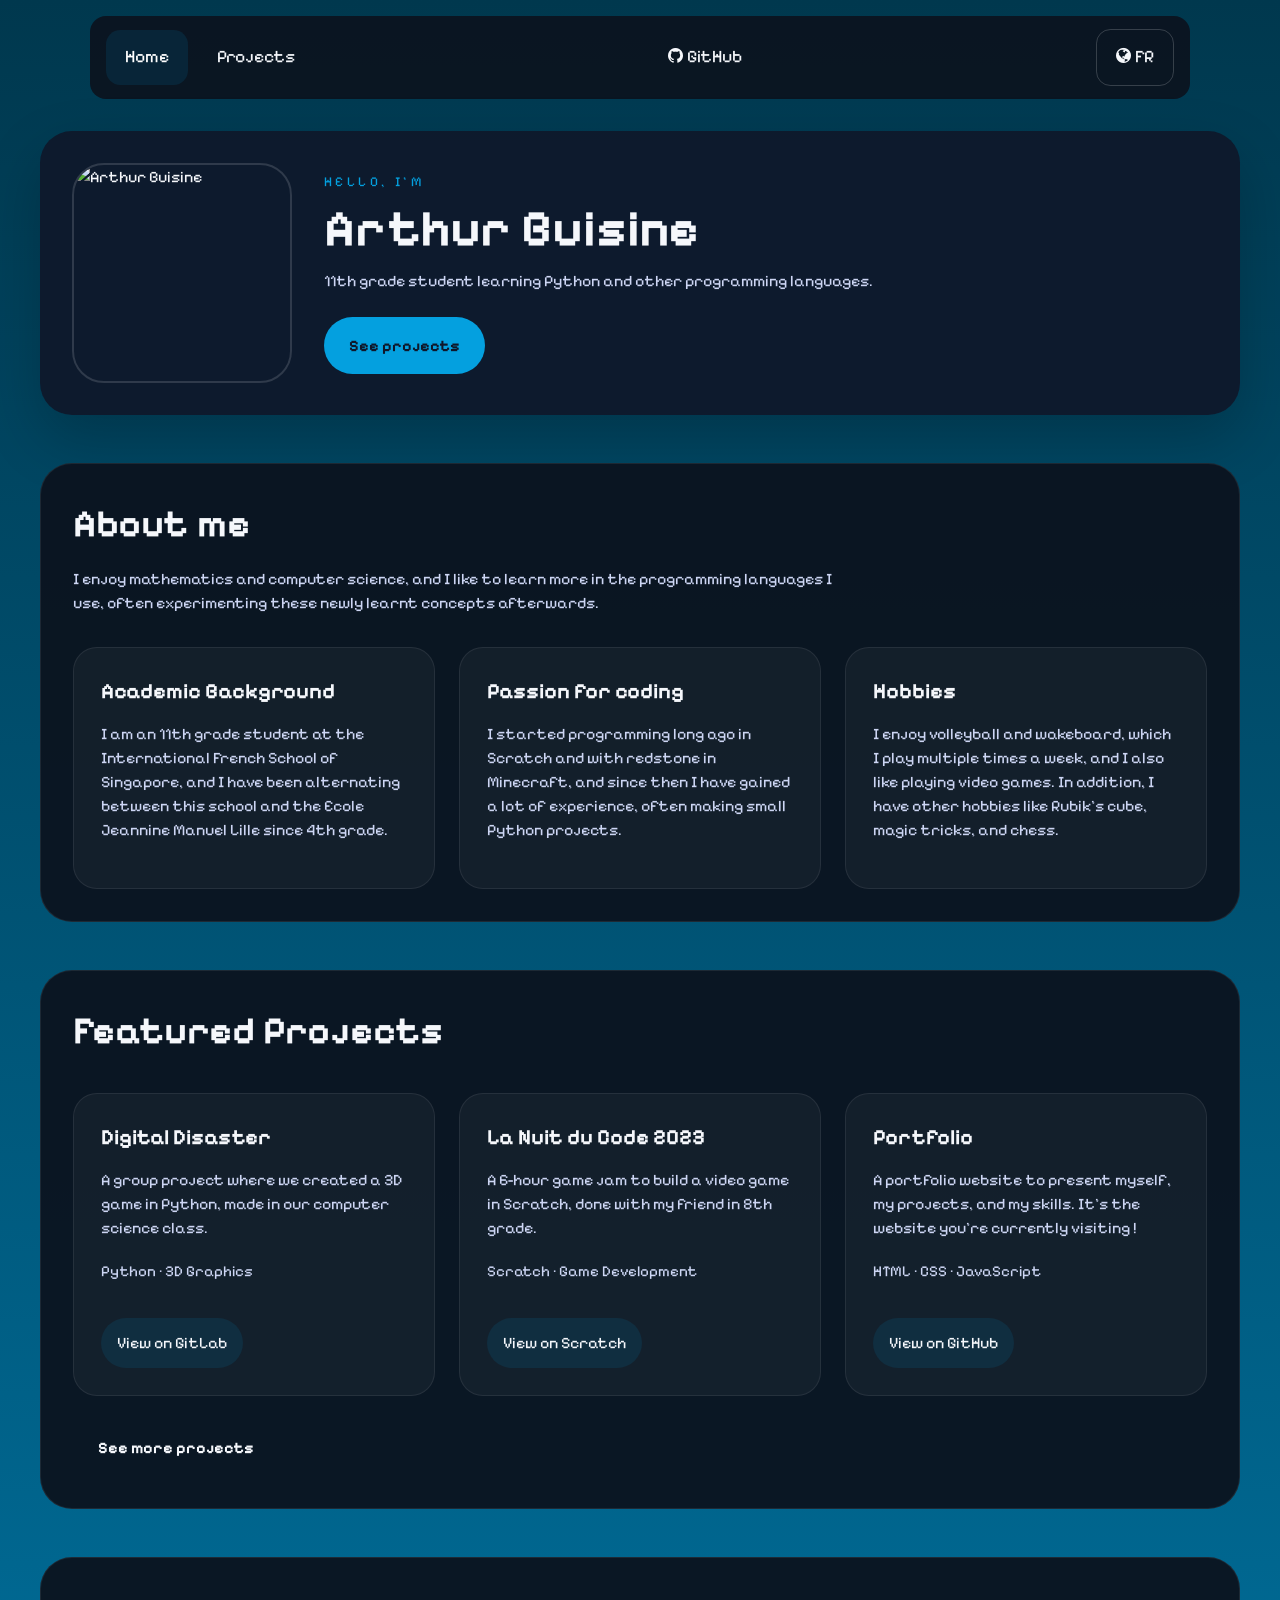
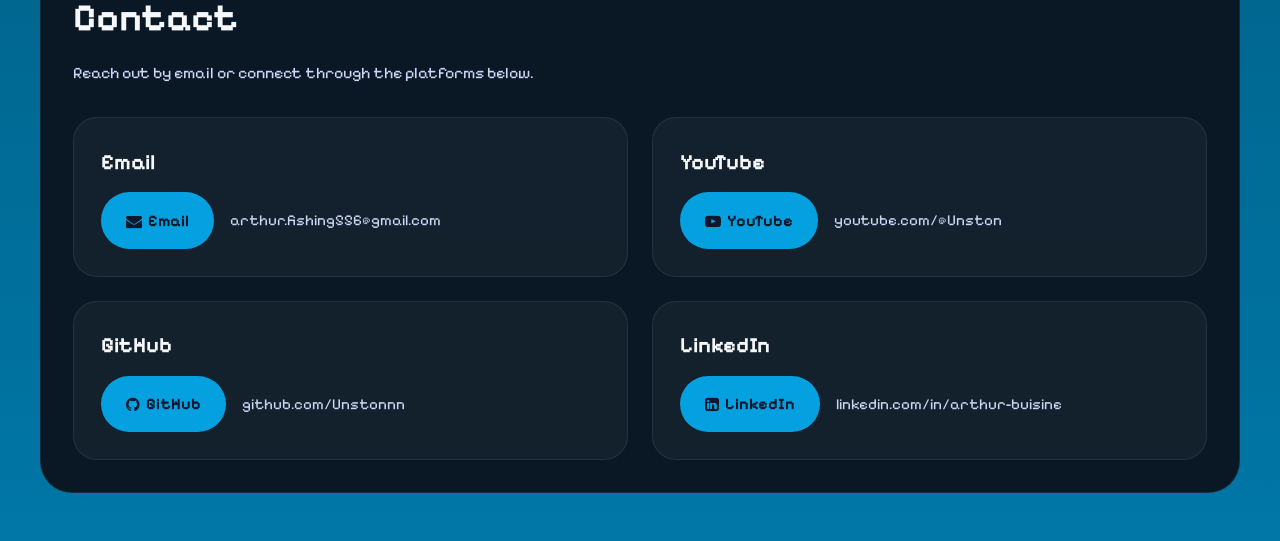
==== en/index.html @ 14a2910e "Uploading website files" ====
<!DOCTYPE html>
<html lang="en">
  <head>
    <meta charset="UTF-8">
    <meta http-equiv="X-UA-Compatible" content="IE=edge">
    <meta name="viewport" content="width=device-width, initial-scale=1.0">
    <link rel="stylesheet" href="style.css">
    <link rel="preconnect" href="https://fonts.googleapis.com">
    <link rel="preconnect" href="https://fonts.gstatic.com" crossorigin>
    <link href="https://fonts.googleapis.com/css2?family=Pixelify+Sans:wght@400..700&display=swap" rel="stylesheet">
    <link rel="stylesheet" href="https://cdnjs.cloudflare.com/ajax/libs/font-awesome/4.7.0/css/font-awesome.min.css">
    <link rel="icon" type="image/webp" href="https://lh3.googleusercontent.com/a/AEdFTp6S_bJy0uer4h3flo6Kh8U7zRvsUjUHsUW0j9g6tw=s288-p-rw-no">
    <title>Arthur Buisine's Portfolio</title>
  </head>
  <body>
    <header>
      <div class="navigation">
        <a class="active" href="">Home</a>
        <a href="projects">Projects</a>
        <a class="split" href="https://github.com/Unstonnn" target="_blank" rel="noopener noreferrer"><i class="fa fa-github"></i> GitHub</a>
        <a class="split locale" href="../fr"><i class="fa fa-globe" aria-hidden="true"></i> FR</a>
      </div>
    </header>

    <main>
      <section id="hero">
        <div class="hero-card">
          <img src="https://lh3.googleusercontent.com/a/AEdFTp6S_bJy0uer4h3flo6Kh8U7zRvsUjUHsUW0j9g6tw=s288-p-rw-no" alt="Arthur Buisine">
          <div class="hero-copy">
            <p class="eyebrow">Hello, I'm</p>
            <h1>Arthur Buisine</h1>
            <p class="hero-description">11th grade student learning Python and other programming languages.</p>
            <div class="hero-actions">
              <a class="button primary" href="projects">See projects</a>
            </div>
          </div>
        </div>
      </section>

      <section id="about" class="content-section">
        <div class="section-header">
          <h1>About me</h1>
          <p>I enjoy mathematics and computer science, and I like to learn more in the programming languages I use, often experimenting these newly learnt concepts afterwards.</p>
        </div>

        <div class="projects-grid">
          <article class="project-card">
            <h2>Academic Background</h2>
            <p>I am an 11th grade student at the International French School of Singapore, and I have been alternating between this school and the Ecole Jeannine Manuel Lille since 4th grade.</p>
          </article>
          <article class="project-card">
            <h2>Passion for coding</h2>
            <p>I started programming long ago in Scratch and with redstone in Minecraft, and since then I have gained a lot of experience, often making small Python projects.</p>
          </article>
          <article class="project-card">
            <h2>Hobbies</h2>
            <p>I enjoy volleyball and wakeboard, which I play multiple times a week, and I also like playing video games. In addition, I have other hobbies like Rubik's cube, magic tricks, and chess.</p>
          </article>
        </div>
      </section>

      <section id="projects">
        <div class="section-header">
          <h1>Featured Projects</h1>
        </div>

        <div class="projects-grid">
          <article class="project-card">
            <h2>Digital Disaster</h2>
            <p>A group project where we created a 3D game in Python, made in our computer science class.</p>
            <p class="project-tags">Python · 3D Graphics</p>
            <a class="project-link" href="https://gitlab.com/digitaldisaster/digitaldisaster" target="_blank" rel="noopener noreferrer">View on GitLab</a>
          </article>

          <article class="project-card">
            <h2>La Nuit du Code 2023</h2>
            <p>A 6-hour game jam to build a video game in Scratch, done with my friend in 8th grade.</p>
            <p class="project-tags">Scratch · Game Development</p>
            <a class="project-link" href="https://scratch.mit.edu/projects/854104059/" target="_blank" rel="noopener noreferrer">View on Scratch</a>
          </article>

          <article class="project-card">
            <h2>Portfolio</h2>
            <p>A portfolio website to present myself, my projects, and my skills. It's the website you're currently visiting !</p>
            <p class="project-tags">HTML · CSS · JavaScript</p>
            <a class="project-link" href="https://github.com/Unstonnn/portfolio" target="_blank" rel="noopener noreferrer">View on GitHub</a>
          </article>
        </div>

        <div class="projects-footer">
          <br>
          <a class="button outline" href="projects">See more projects</a>
        </div>
      </section>

      <section id="contact" class="content-section">
        <div class="section-header">
          <h1>Contact</h1>
          <p>Reach out by email or connect through the platforms below.</p>
        </div>

        <div class="contact-grid">
          <article class="contact-card">
            <h2>Email</h2>
            <div class="contact-row">
              <a class="button primary" href="mailto:arthur.fishing556@gmail.com"><i class="fa fa-envelope" aria-hidden="true"></i>&nbsp;&nbsp;Email</a>
              <span class="contact-url">arthur.fishing556@gmail.com</span>
            </div>
          </article>
          <article class="contact-card">
            <h2>YouTube</h2>
            <div class="contact-row">
              <a class="button primary" href="https://www.youtube.com/@Unston" target="_blank" rel="noopener noreferrer"><i class="fa fa-youtube-play" aria-hidden="true"></i>&nbsp;&nbsp;YouTube</a>
              <span class="contact-url">youtube.com/@Unston</span>
            </div>
          </article>
          <article class="contact-card">
            <h2>GitHub</h2>
            <div class="contact-row">
              <a class="button primary" href="https://github.com/Unstonnn" target="_blank" rel="noopener noreferrer"><i class="fa fa-github" aria-hidden="true"></i>&nbsp;&nbsp;GitHub</a>
              <span class="contact-url">github.com/Unstonnn</span>
            </div>
          </article>
          <article class="contact-card">
            <h2>LinkedIn</h2>
            <div class="contact-row">
              <a class="button primary" href="https://www.linkedin.com/in/arthur-buisine" target="_blank" rel="noopener noreferrer"><i class="fa fa-linkedin-square" aria-hidden="true"></i>&nbsp;&nbsp;LinkedIn</a>
              <span class="contact-url">linkedin.com/in/arthur-buisine</span>
            </div>
          </article>
        </div>
      </section>
    </main>
  </body>
</html>
---- en/style.css ----
:root {
  --bg-start: #00384e;
  --bg-end: #0077a7;
  --surface: rgba(15, 23, 42, 0.92);
  --text: #f5f7fb;
  --muted: #cdd6f4;
  --accent: #04a0df;
}

* {
  box-sizing: border-box;
}

body {
  margin: 0;
  min-height: 100vh;
  overflow-x: hidden;
  font-family: 'Pixelify Sans', sans-serif;
  color: var(--text);
  background: linear-gradient(180deg, var(--bg-start), var(--bg-end));
  line-height: 1.5;
}

img {
  max-width: 100%;
  height: auto;
  display: block;
}

a {
  color: inherit;
  text-decoration: none;
}

.navigation {
  display: flex;
  flex-wrap: wrap;
  align-items: center;
  justify-content: center;
  gap: 0.6rem;
  padding: 0.8rem 1rem;
  background: rgba(11, 19, 31, 0.92);
  border-radius: 1rem;
  margin: 1rem auto 0;
  width: min(1100px, calc(100% - 2rem));
}

.navigation a {
  padding: 0.9rem 1.2rem;
  color: var(--text);
  border-radius: 0.9rem;
  transition: background 0.25s ease, color 0.25s ease;
  font-size: clamp(0.95rem, 1.4vw, 1.1rem);
}

.navigation a:hover,
.navigation a.active {
  background: rgba(2, 119, 165, 0.16);
  color: #ffffff;
}

.navigation a.split {
  margin-left: auto;
}

.navigation a.locale {
  border: 1px solid rgba(255, 255, 255, 0.18);
}

main {
  width: min(1200px, calc(100% - 2rem));
  margin: 2rem auto 3rem;
}

#hero {
  background: var(--surface);
  border-radius: 2rem;
  padding: 2rem;
  box-shadow: 0 24px 60px rgba(0, 0, 0, 0.2);
}

.hero-card {
  display: grid;
  grid-template-columns: minmax(0, 220px) minmax(0, 1fr);
  gap: 2rem;
  align-items: center;
}

.hero-card img {
  width: min(220px, 70vw);
  aspect-ratio: 1 / 1;
  object-fit: cover;
  border-radius: 2rem;
  border: 2px solid rgba(255, 255, 255, 0.14);
  margin: 0 auto;
}

.hero-copy .eyebrow {
  text-transform: uppercase;
  letter-spacing: 0.25em;
  color: var(--accent);
  margin: 0 0 0.8rem;
  font-size: 0.85rem;
}

.hero-copy h1 {
  margin: 0;
  font-size: clamp(2.8rem, 4vw, 4.8rem);
  line-height: 0.95;
}

.hero-description {
  max-width: 720px;
  margin: 1rem 0 1.5rem;
  color: var(--muted);
  font-size: clamp(1rem, 1.25vw, 1.2rem);
}

.hero-actions {
  display: flex;
  flex-wrap: wrap;
  gap: 1rem;
}

.button {
  display: inline-flex;
  align-items: center;
  justify-content: center;
  padding: 0.95rem 1.5rem;
  border-radius: 999px;
  border: 1px solid transparent;
  transition: transform 0.2s ease, background 0.2s ease, border-color 0.2s ease;
  font-weight: 700;
}

.button:hover {
  transform: translateY(-1px);
}

.button.primary {
  background: var(--accent);
  color: #0f172a;
}

#projects,
.content-section {
  margin-top: 3rem;
  padding: 2rem;
  background: rgba(11, 19, 31, 0.95);
  border-radius: 2rem;
  border: 1px solid rgba(255, 255, 255, 0.08);
}

.section-header {
  max-width: 760px;
  margin-bottom: 2rem;
}

.section-header h1 {
  margin: 0;
  font-size: clamp(2.2rem, 3vw, 3rem);
}

.section-header p {
  margin: 0.85rem 0 0;
  color: var(--muted);
  font-size: 1rem;
}

.projects-grid {
  display: grid;
  grid-template-columns: repeat(3, minmax(0, 1fr));
  gap: 1.5rem;
}

.project-card,
.contact-card {
  background: rgba(255, 255, 255, 0.04);
  border: 1px solid rgba(255, 255, 255, 0.08);
  border-radius: 1.5rem;
  padding: 1.7rem;
  transition: transform 0.2s ease, border-color 0.2s ease;
}

.project-detail .project-card {
  display: grid;
  grid-template-columns: 1fr 1fr;
  gap: 2rem;
  align-items: stretch;
}

.project-content {
  display: flex;
  flex-direction: column;
  height: 100%;
}

.project-content > p:first-child {
  flex: 1 0 auto;
}

.project-image {
  width: 100%;
  border-radius: 1.25rem;
  object-fit: cover;
  height: 260px;
}

.project-card:hover,
.contact-card:hover {
  transform: translateY(-4px);
  border-color: rgba(4, 160, 223, 0.4);
}

.project-card h2,
.contact-card h2 {
  margin: 0 0 0.9rem;
  font-size: 1.35rem;
}

.project-card p,
.contact-card p {
  margin: 0 0 1.2rem;
  color: var(--muted);
}

.project-tags {
  display: inline-block;
  margin-bottom: 1.3rem;
  color: rgba(255, 255, 255, 0.72);
  font-size: 0.95rem;
}

.project-link {
  display: inline-flex;
  align-items: center;
  gap: 0.5rem;
  padding: 0.8rem 1rem;
  border-radius: 999px;
  background: rgba(2, 119, 165, 0.16);
  color: var(--text);
  margin-top: 1rem;
  display: block;
  width: fit-content;
}

.contact-grid {
  display: grid;
  grid-template-columns: repeat(2, minmax(0, 1fr));
  gap: 1.5rem;
}

.contact-row {
  display: flex;
  flex-wrap: wrap;
  align-items: center;
  gap: 1rem;
}

.contact-url {
  color: var(--muted);
  font-size: 0.95rem;
  word-break: break-all;
}

@media (max-width: 940px) {
  .projects-grid,
  .contact-grid {
    grid-template-columns: 1fr 1fr;
  }
}

@media (max-width: 760px) {
  .navigation {
    justify-content: center;
    gap: 0.5rem;
    padding: 0.75rem 0.9rem;
  }

  .navigation a {
    padding: 0.85rem 1rem;
  }

  .hero-card {
    grid-template-columns: 1fr;
    text-align: center;
  }

  .hero-card img {
    margin: 0 auto;
  }

  .project-detail .project-card {
    grid-template-columns: 1fr;
  }

  .projects-grid,
  .contact-grid {
    grid-template-columns: 1fr;
  }

  .project-card,
  .contact-card,
  #projects,
  .content-section {
    padding: 1.5rem;
  }

  .project-image {
    height: auto;
    min-height: 180px;
  }

  .hero-copy h1 {
    font-size: clamp(2.2rem, 6vw, 3.4rem);
  }

  .navigation a.split {
    margin-left: 0;
  }
}

@media (max-width: 560px) {
  main {
    margin: 1rem auto 2rem;
  }

  .navigation {
    width: calc(100% - 1rem);
  }

  .navigation a {
    flex: 1 1 100%;
    min-width: 0;
    text-align: center;
  }

  .hero-description,
  .section-header p,
  .project-card p,
  .contact-card p,
  .project-tags,
  .contact-url {
    font-size: 0.98rem;
  }

  .button,
  .project-link {
    width: 100%;
  }
}
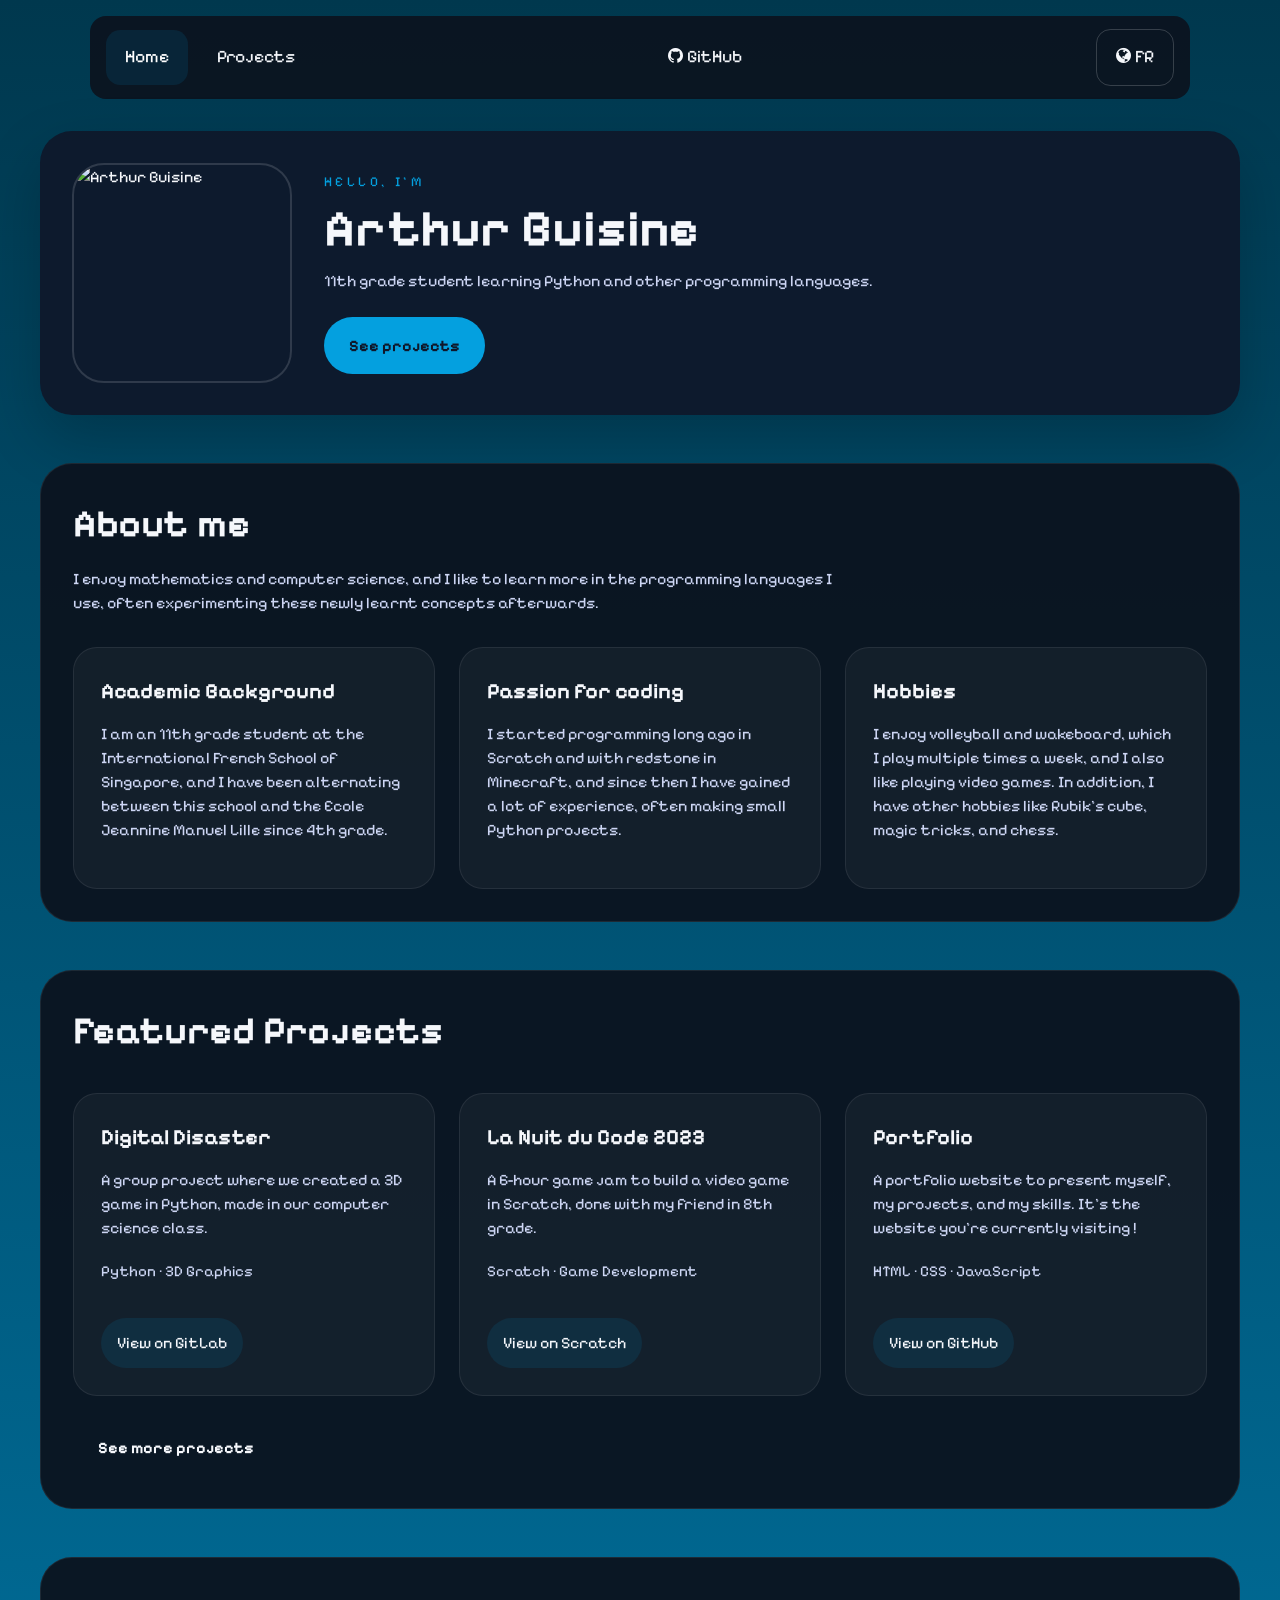
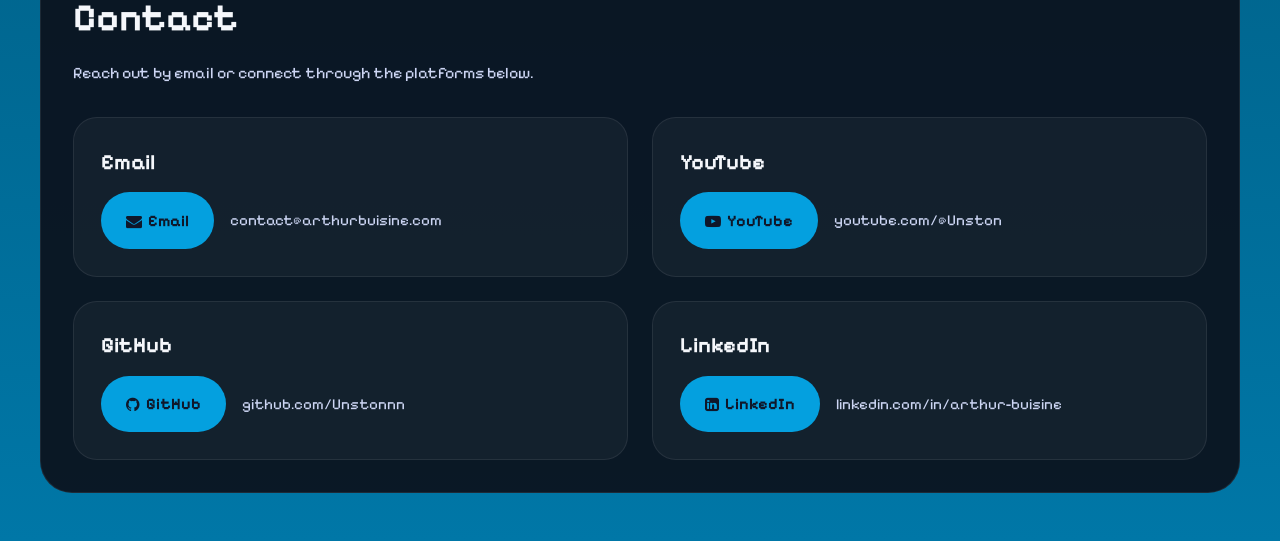
==== commit 879bfd30: "Changed email" ====
--- a/en/index.html
+++ b/en/index.html
@@ -103,8 +103,8 @@
           <article class="contact-card">
             <h2>Email</h2>
             <div class="contact-row">
-              <a class="button primary" href="mailto:arthur.fishing556@gmail.com"><i class="fa fa-envelope" aria-hidden="true"></i>&nbsp;&nbsp;Email</a>
-              <span class="contact-url">arthur.fishing556@gmail.com</span>
+              <a class="button primary" href="mailto:contact@arthurbuisine.com"><i class="fa fa-envelope" aria-hidden="true"></i>&nbsp;&nbsp;Email</a>
+              <span class="contact-url">contact@arthurbuisine.com</span>
             </div>
           </article>
           <article class="contact-card">
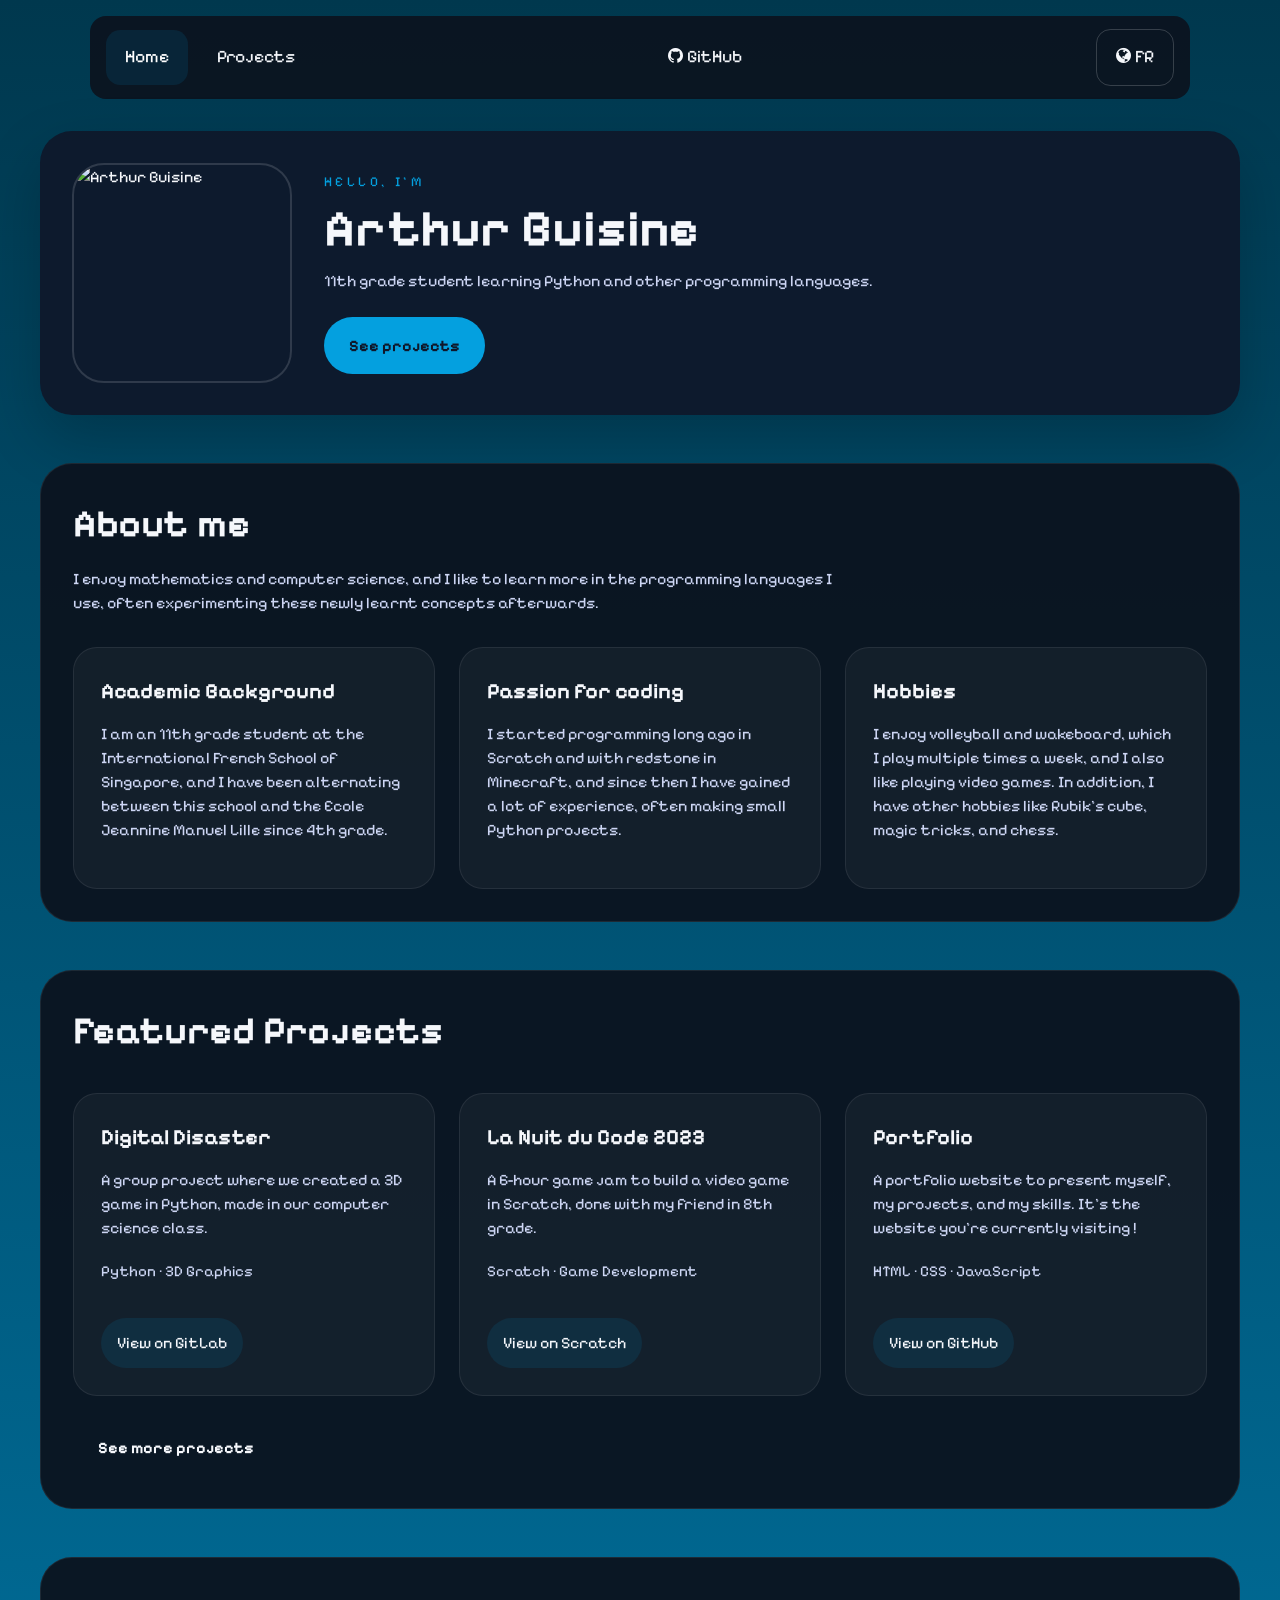
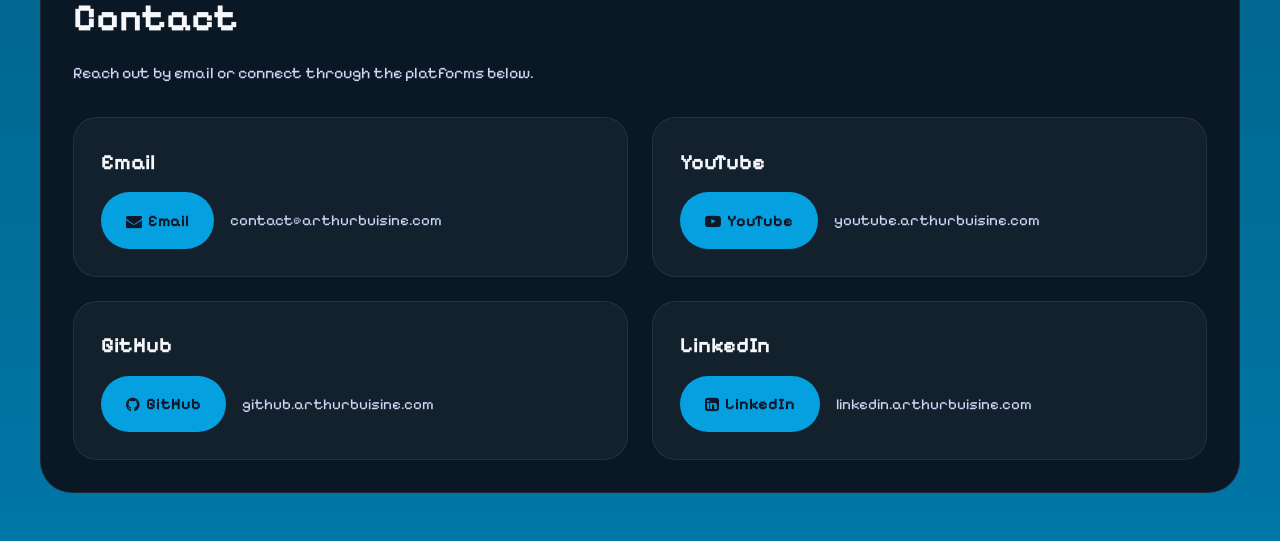
==== commit 06b776e5: "Changed sites" ====
--- a/en/index.html
+++ b/en/index.html
@@ -111,21 +111,21 @@
             <h2>YouTube</h2>
             <div class="contact-row">
               <a class="button primary" href="https://www.youtube.com/@Unston" target="_blank" rel="noopener noreferrer"><i class="fa fa-youtube-play" aria-hidden="true"></i>&nbsp;&nbsp;YouTube</a>
-              <span class="contact-url">youtube.com/@Unston</span>
+              <span class="contact-url">youtube.arthurbuisine.com</span>
             </div>
           </article>
           <article class="contact-card">
             <h2>GitHub</h2>
             <div class="contact-row">
               <a class="button primary" href="https://github.com/Unstonnn" target="_blank" rel="noopener noreferrer"><i class="fa fa-github" aria-hidden="true"></i>&nbsp;&nbsp;GitHub</a>
-              <span class="contact-url">github.com/Unstonnn</span>
+              <span class="contact-url">github.arthurbuisine.com</span>
             </div>
           </article>
           <article class="contact-card">
             <h2>LinkedIn</h2>
             <div class="contact-row">
               <a class="button primary" href="https://www.linkedin.com/in/arthur-buisine" target="_blank" rel="noopener noreferrer"><i class="fa fa-linkedin-square" aria-hidden="true"></i>&nbsp;&nbsp;LinkedIn</a>
-              <span class="contact-url">linkedin.com/in/arthur-buisine</span>
+              <span class="contact-url">linkedin.arthurbuisine.com</span>
             </div>
           </article>
         </div>
